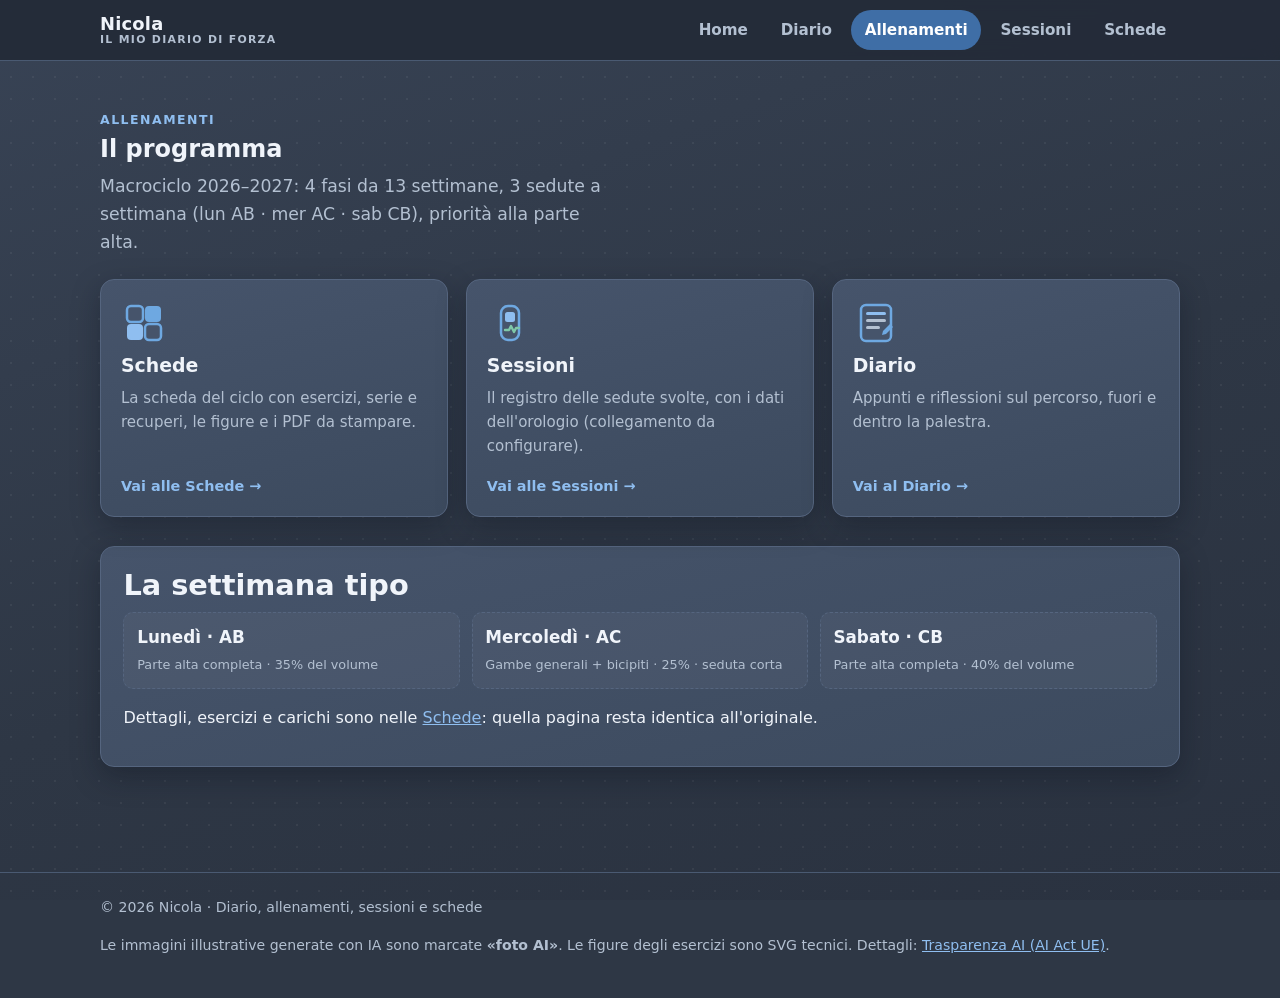
==== allenamenti/index.html @ 9a797402 "Sito palestra autonomo: scheda, diario, allenamenti, sessioni" ====
<!DOCTYPE html>
<html lang="it">
<head>
<meta charset="UTF-8">
<meta name="viewport" content="width=device-width, initial-scale=1.0">
<title>Allenamenti — Nicola</title>
<meta name="description" content="Il programma di allenamento di Nicola: indice delle sezioni, ciclo annuale e collegamenti a schede, sessioni e diario.">
<script>(function(){var p=location.pathname,i=p.indexOf("/admin/"),b="";if(i>0)b=p.slice(0,i);else if(/^\/nicola(\/|$)/i.test(p))b="/nicola";window.ND_BASE=b;window.ndUrl=function(u){if(!u)return(b||"")+"/";if(u.charAt(0)!=="/")u="/"+u;return b+u;};var bh=(b||"")+"/";if(!document.querySelector("base[data-nd-base]")){var e=document.createElement("base");e.href=bh;e.setAttribute("data-nd-base","1");document.head.insertBefore(e,document.head.firstChild);}})();</script>
<link rel="icon" href="favicon.svg" type="image/svg+xml">
<link rel="stylesheet" href="css/site.css?v=1">
</head>
<body>
<a class="skip-link" href="allenamenti/#contenuto">Vai al contenuto</a>
<header class="site-header">
  <div class="wrap">
    <a class="logo" href="./">Nicola<small>Il mio diario di forza</small></a>
    <button class="nav-toggle" type="button" aria-expanded="false" aria-controls="nav-principale">Menu</button>
    <nav class="site-nav" id="nav-principale" aria-label="Principale">
      <ul>
        <li><a href="./">Home</a></li>
        <li><a href="diario/">Diario</a></li>
        <li><a href="allenamenti/" aria-current="page">Allenamenti</a></li>
        <li><a href="sessioni/">Sessioni</a></li>
        <li><a href="schede/">Schede</a></li>
      </ul>
    </nav>
  </div>
</header>

<main id="contenuto">
  <section class="section" aria-labelledby="allen-title">
    <div class="wrap">
      <span class="section-label">Allenamenti</span>
      <h1 id="allen-title">Il programma</h1>
      <p class="lead">Macrociclo 2026–2027: 4 fasi da 13 settimane, 3 sedute a settimana (lun AB · mer AC · sab CB), priorità alla parte alta.</p>

      <div class="card-grid">
        <a class="hub-card" href="schede/">
          <img class="hub-card__icon" src="img/icon-schede.svg" alt="" width="46" height="46">
          <h3>Schede</h3>
          <p>La scheda del ciclo con esercizi, serie e recuperi, le figure e i PDF da stampare.</p>
          <span class="hub-card__cta">Vai alle Schede →</span>
        </a>
        <a class="hub-card" href="sessioni/">
          <img class="hub-card__icon" src="img/icon-sessioni.svg" alt="" width="46" height="46">
          <h3>Sessioni</h3>
          <p>Il registro delle sedute svolte, con i dati dell'orologio (collegamento da configurare).</p>
          <span class="hub-card__cta">Vai alle Sessioni →</span>
        </a>
        <a class="hub-card" href="diario/">
          <img class="hub-card__icon" src="img/icon-diario.svg" alt="" width="46" height="46">
          <h3>Diario</h3>
          <p>Appunti e riflessioni sul percorso, fuori e dentro la palestra.</p>
          <span class="hub-card__cta">Vai al Diario →</span>
        </a>
      </div>

      <section class="section--tight" aria-labelledby="settimana-title">
        <div class="panel">
          <h2 id="settimana-title">La settimana tipo</h2>
          <div class="field-grid">
            <div class="field-cell"><strong>Lunedì · AB</strong><span>Parte alta completa · 35% del volume</span></div>
            <div class="field-cell"><strong>Mercoledì · AC</strong><span>Gambe generali + bicipiti · 25% · seduta corta</span></div>
            <div class="field-cell"><strong>Sabato · CB</strong><span>Parte alta completa · 40% del volume</span></div>
          </div>
          <p style="margin-top:1rem">Dettagli, esercizi e carichi sono nelle <a href="schede/">Schede</a>: quella pagina resta identica all'originale.</p>
        </div>
      </section>
    </div>
  </section>
</main>

<footer class="site-footer">
  <div class="wrap"><p>© <span id="y"></span> Nicola · Diario, allenamenti, sessioni e schede</p></div>
</footer>
<script>document.getElementById("y").textContent = new Date().getFullYear();</script>
<script src="js/site.js?v=1" defer></script>
<script src="js/cookie-consent.js?v=3" defer></script>
</body>
</html>
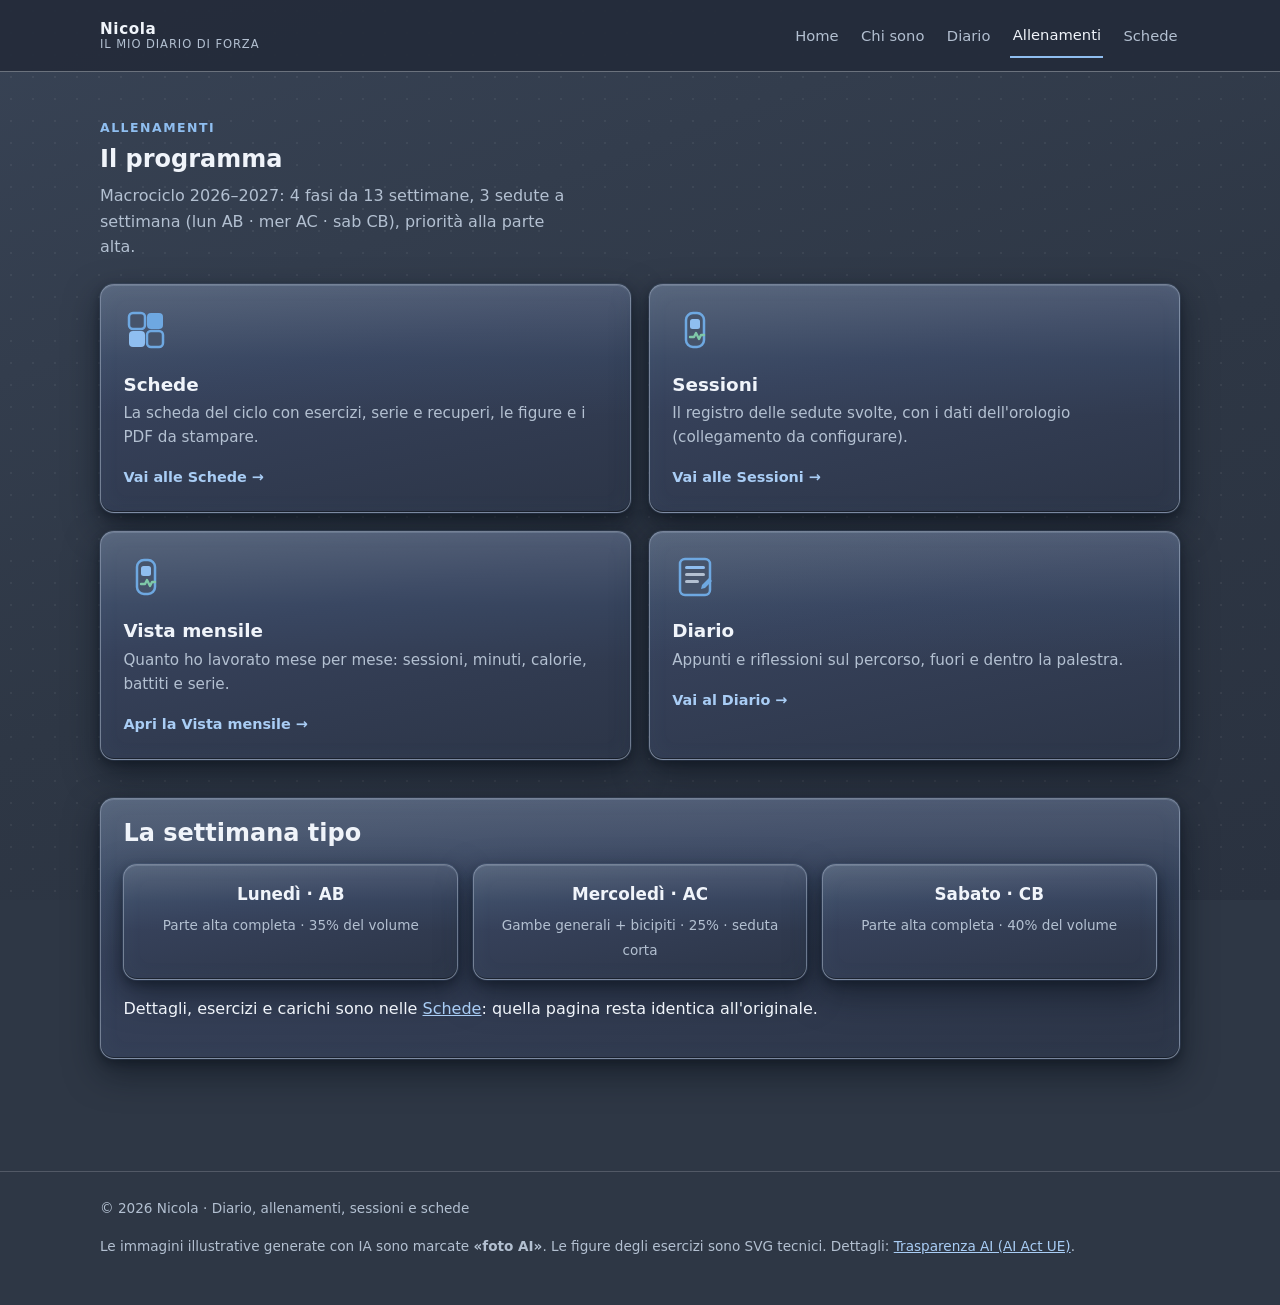
==== commit f0174ddf: "Allineamento sito: stile rilievo grigio-blu, Chi sono, primo racconto, vista mensile" ====
--- a/allenamenti/index.html
+++ b/allenamenti/index.html
@@ -3,11 +3,11 @@
 <head>
 <meta charset="UTF-8">
 <meta name="viewport" content="width=device-width, initial-scale=1.0">
-<title>Allenamenti — Nicola</title>
+<title>Allenamenti - Nicola</title>
 <meta name="description" content="Il programma di allenamento di Nicola: indice delle sezioni, ciclo annuale e collegamenti a schede, sessioni e diario.">
 <script>(function(){var p=location.pathname,i=p.indexOf("/admin/"),b="";if(i>0)b=p.slice(0,i);else if(/^\/nicola(\/|$)/i.test(p))b="/nicola";window.ND_BASE=b;window.ndUrl=function(u){if(!u)return(b||"")+"/";if(u.charAt(0)!=="/")u="/"+u;return b+u;};var bh=(b||"")+"/";if(!document.querySelector("base[data-nd-base]")){var e=document.createElement("base");e.href=bh;e.setAttribute("data-nd-base","1");document.head.insertBefore(e,document.head.firstChild);}})();</script>
 <link rel="icon" href="favicon.svg" type="image/svg+xml">
-<link rel="stylesheet" href="css/site.css?v=1">
+<link rel="stylesheet" href="css/site.css?v=2">
 </head>
 <body>
 <a class="skip-link" href="allenamenti/#contenuto">Vai al contenuto</a>
@@ -18,9 +18,9 @@
     <nav class="site-nav" id="nav-principale" aria-label="Principale">
       <ul>
         <li><a href="./">Home</a></li>
+        <li><a href="chi-sono/">Chi sono</a></li>
         <li><a href="diario/">Diario</a></li>
         <li><a href="allenamenti/" aria-current="page">Allenamenti</a></li>
-        <li><a href="sessioni/">Sessioni</a></li>
         <li><a href="schede/">Schede</a></li>
       </ul>
     </nav>
@@ -46,6 +46,12 @@
           <h3>Sessioni</h3>
           <p>Il registro delle sedute svolte, con i dati dell'orologio (collegamento da configurare).</p>
           <span class="hub-card__cta">Vai alle Sessioni →</span>
+        </a>
+        <a class="hub-card" href="sessioni/vista-mensile/">
+          <img class="hub-card__icon" src="img/icon-sessioni.svg" alt="" width="46" height="46">
+          <h3>Vista mensile</h3>
+          <p>Quanto ho lavorato mese per mese: sessioni, minuti, calorie, battiti e serie.</p>
+          <span class="hub-card__cta">Apri la Vista mensile &rarr;</span>
         </a>
         <a class="hub-card" href="diario/">
           <img class="hub-card__icon" src="img/icon-diario.svg" alt="" width="46" height="46">
@@ -78,3 +84,4 @@
 <script src="js/cookie-consent.js?v=3" defer></script>
 </body>
 </html>
+
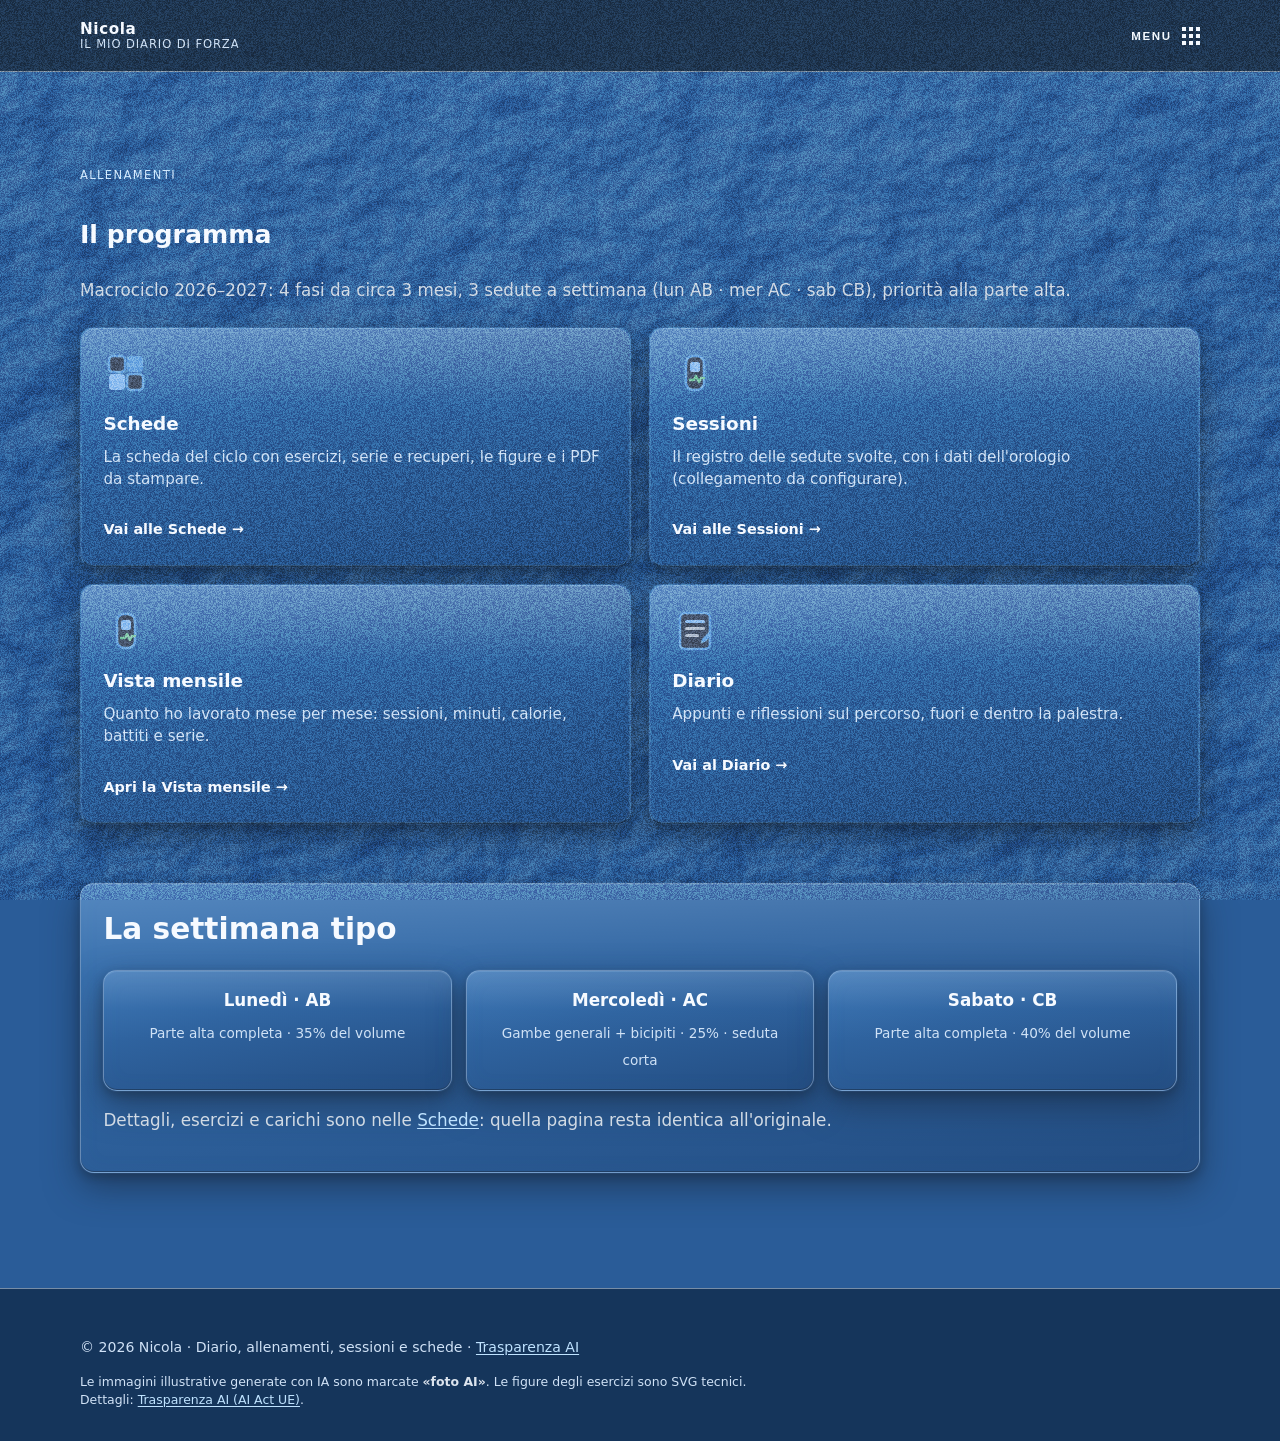
==== commit 71639fbc: "Sito Nicola azzurro: macrociclo annuale, Diario, Allenamenti, Sessioni, Schede - pacchetto azzurro a" ====
--- a/allenamenti/index.html
+++ b/allenamenti/index.html
@@ -5,34 +5,29 @@
 <meta name="viewport" content="width=device-width, initial-scale=1.0">
 <title>Allenamenti - Nicola</title>
 <meta name="description" content="Il programma di allenamento di Nicola: indice delle sezioni, ciclo annuale e collegamenti a schede, sessioni e diario.">
-<script>(function(){var p=location.pathname,i=p.indexOf("/admin/"),b="";if(i>0)b=p.slice(0,i);else if(/^\/nicola(\/|$)/i.test(p))b="/nicola";window.ND_BASE=b;window.ndUrl=function(u){if(!u)return(b||"")+"/";if(u.charAt(0)!=="/")u="/"+u;return b+u;};var bh=(b||"")+"/";if(!document.querySelector("base[data-nd-base]")){var e=document.createElement("base");e.href=bh;e.setAttribute("data-nd-base","1");document.head.insertBefore(e,document.head.firstChild);}})();</script>
+<meta name="theme-color" content="#1f4474">
+<script>(function(){var p=location.pathname,i=p.indexOf("/admin/"),b="";if(i>0)b=p.slice(0,i);else if(/^\/nicola(\/|$)/i.test(p))b="/nicola";window.FQ_BASE=b;window.fqUrl=function(u){if(!u)return(b||"")+"/";if(u.charAt(0)!=="/")u="/"+u;return b+u;};var bh=(b||"")+"/";if(!document.querySelector("base[data-fq-base]")){var e=document.createElement("base");e.href=bh;e.setAttribute("data-fq-base","1");document.head.insertBefore(e,document.head.firstChild);}})();</script>
 <link rel="icon" href="favicon.svg" type="image/svg+xml">
-<link rel="stylesheet" href="css/site.css?v=2">
+<link rel="stylesheet" href="css/styles.css?v=6">
+<link rel="stylesheet" href="css/shell.css?v=4">
+<link rel="stylesheet" href="css/pages.css?v=4">
+<link rel="stylesheet" href="css/azzurro.css?v=6">
 </head>
-<body>
-<a class="skip-link" href="allenamenti/#contenuto">Vai al contenuto</a>
+<body class="site-shell theme-allenamenti">
+<a class="skip-link" href="#contenuto">Vai al contenuto</a>
 <header class="site-header">
   <div class="wrap">
     <a class="logo" href="./">Nicola<small>Il mio diario di forza</small></a>
     <button class="nav-toggle" type="button" aria-expanded="false" aria-controls="nav-principale">Menu</button>
-    <nav class="site-nav" id="nav-principale" aria-label="Principale">
-      <ul>
-        <li><a href="./">Home</a></li>
-        <li><a href="chi-sono/">Chi sono</a></li>
-        <li><a href="diario/">Diario</a></li>
-        <li><a href="allenamenti/" aria-current="page">Allenamenti</a></li>
-        <li><a href="schede/">Schede</a></li>
-      </ul>
-    </nav>
+    <nav class="site-nav" id="nav-principale" aria-label="Principale"><ul></ul></nav>
   </div>
 </header>
-
 <main id="contenuto">
   <section class="section" aria-labelledby="allen-title">
     <div class="wrap">
-      <span class="section-label">Allenamenti</span>
+      <span class="landing-section-label">Allenamenti</span>
       <h1 id="allen-title">Il programma</h1>
-      <p class="lead">Macrociclo 2026–2027: 4 fasi da 13 settimane, 3 sedute a settimana (lun AB · mer AC · sab CB), priorità alla parte alta.</p>
+      <p class="lead">Macrociclo 2026–2027: 4 fasi da circa 3 mesi, 3 sedute a settimana (lun AB · mer AC · sab CB), priorità alla parte alta.</p>
 
       <div class="card-grid">
         <a class="hub-card" href="schede/">
@@ -75,13 +70,11 @@
     </div>
   </section>
 </main>
-
 <footer class="site-footer">
-  <div class="wrap"><p>© <span id="y"></span> Nicola · Diario, allenamenti, sessioni e schede</p></div>
+  <div class="wrap"><p>&copy; <span id="y"></span> Nicola &middot; Diario, allenamenti, sessioni e schede &middot; <a href="trasparenza-ai/">Trasparenza AI</a></p></div>
 </footer>
 <script>document.getElementById("y").textContent = new Date().getFullYear();</script>
-<script src="js/site.js?v=1" defer></script>
+<script src="js/main.js?v=4" defer></script>
 <script src="js/cookie-consent.js?v=3" defer></script>
 </body>
 </html>
-
